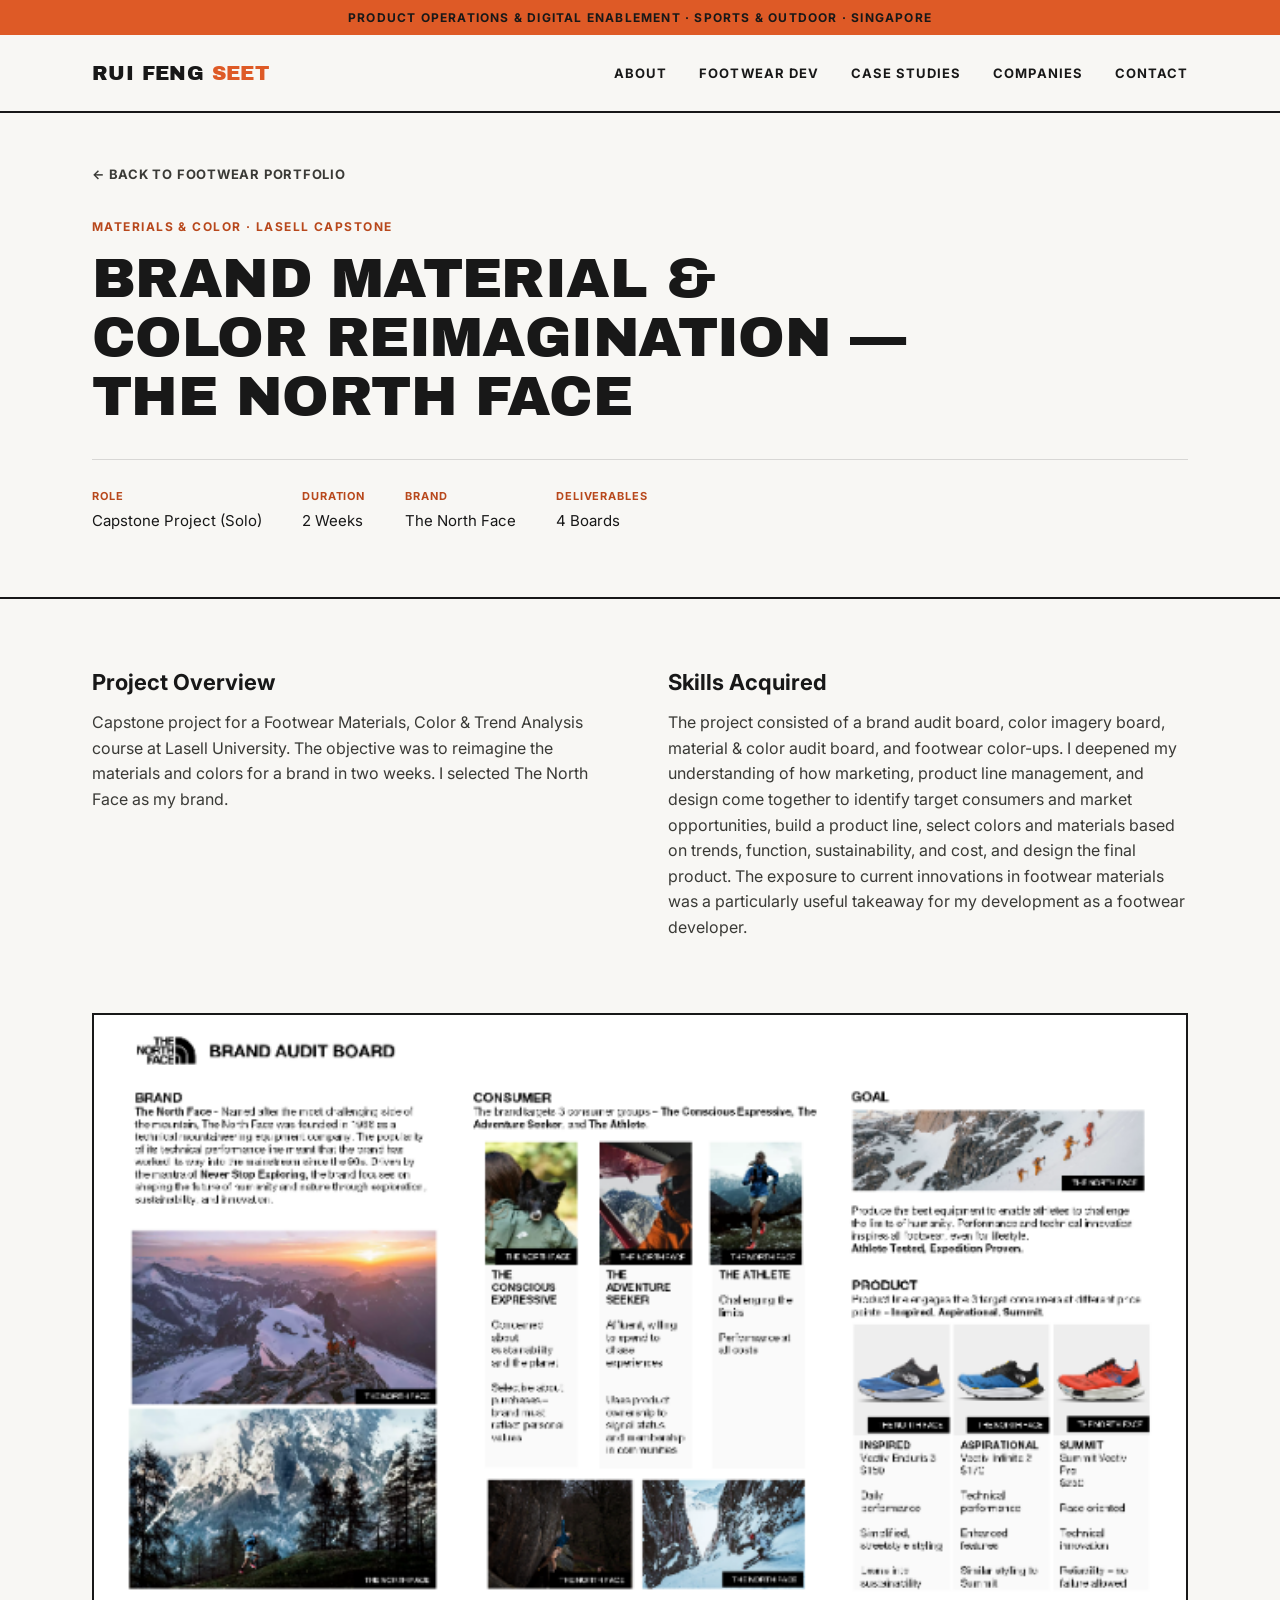
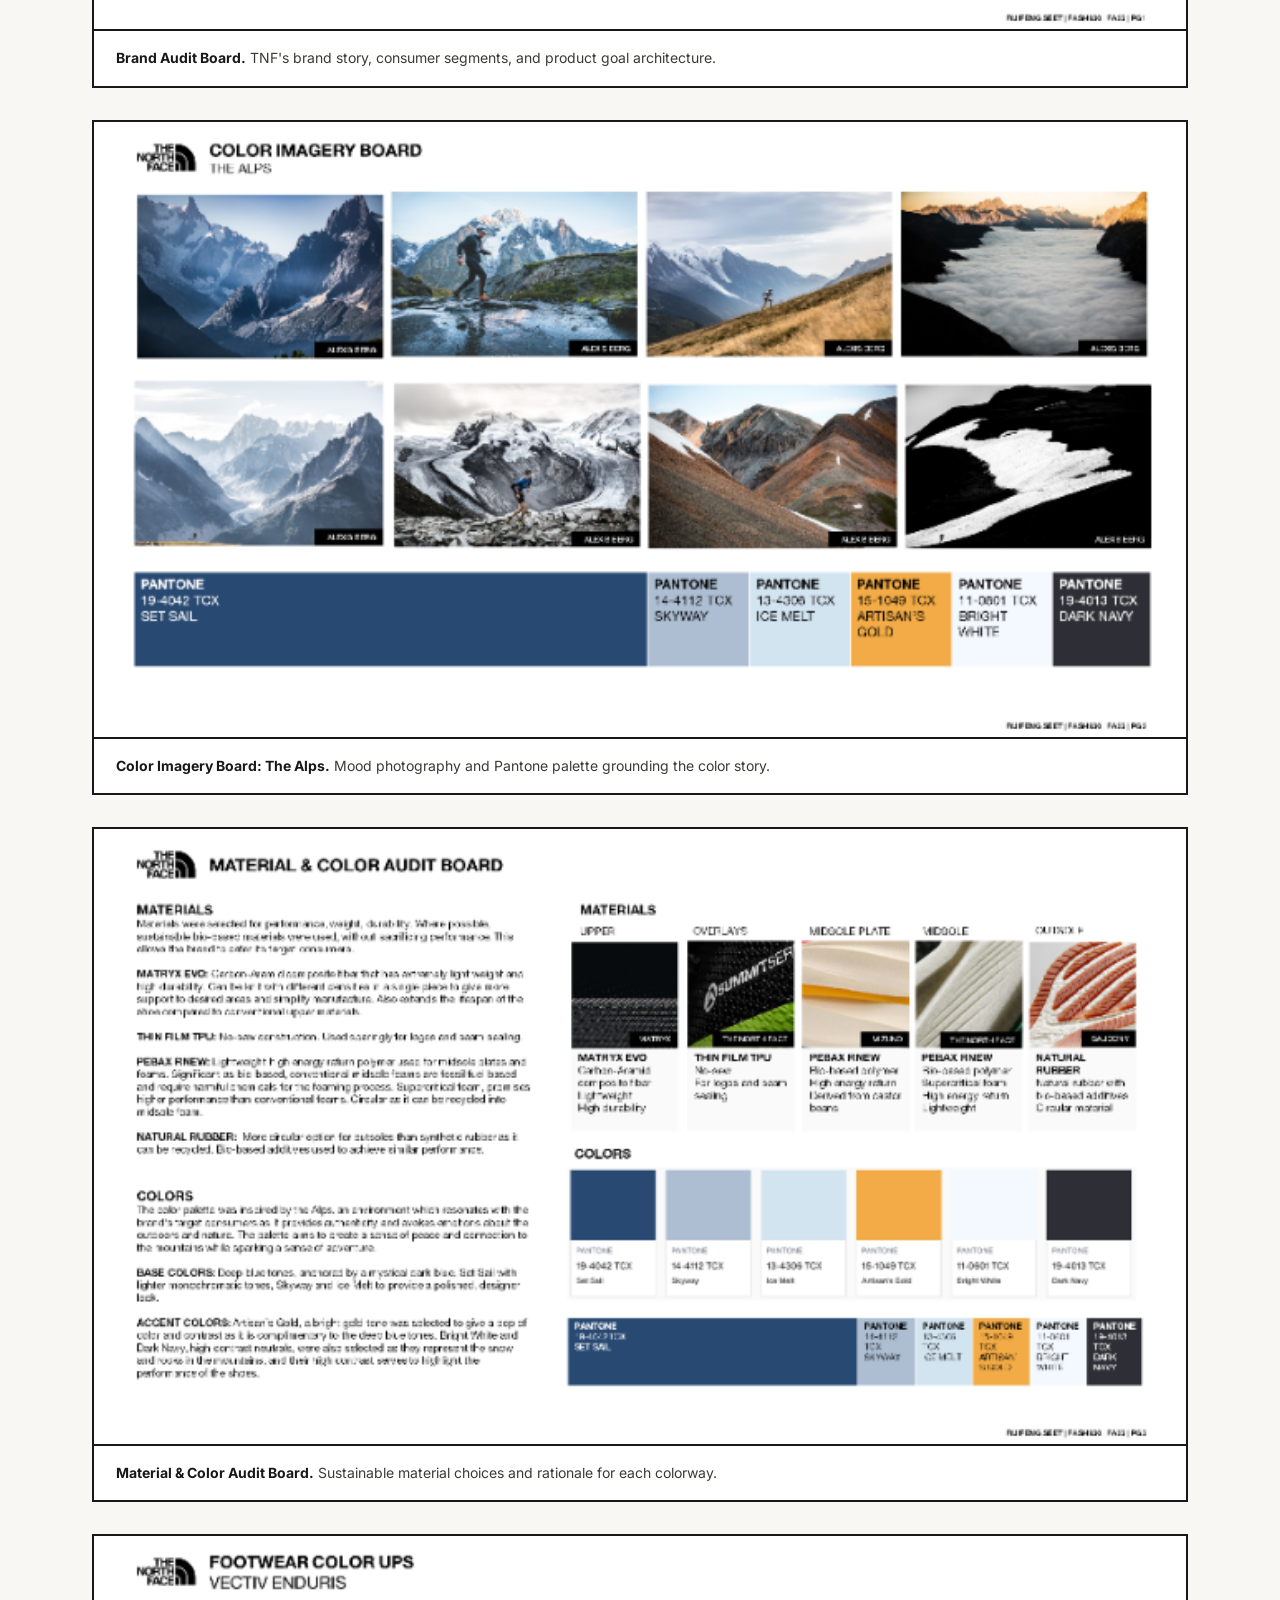
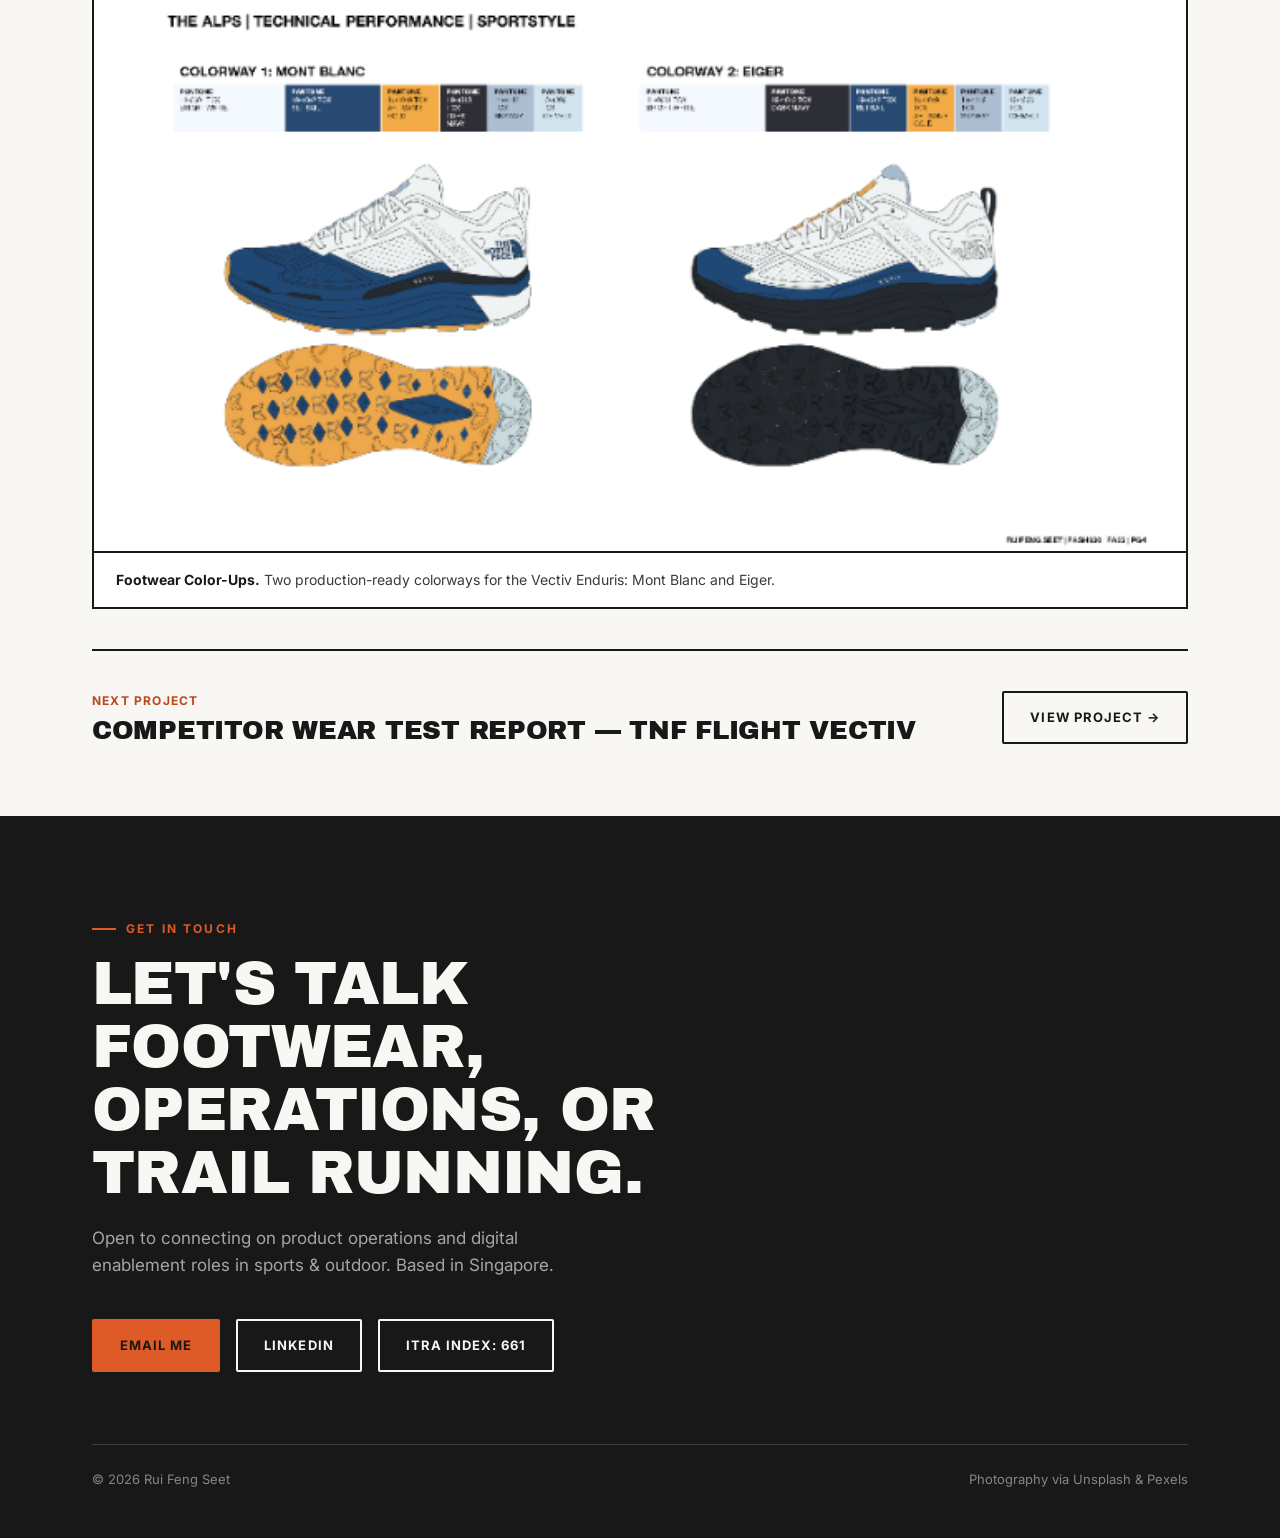
==== projects/material-color.html @ ae622f50 "Initial commit: Rui Feng Seet portfolio site Static HTML/CSS/JS portfolio site showcasing footwear d" ====
<!DOCTYPE html>
<html lang="en">
<head>
<meta charset="UTF-8">
<meta name="viewport" content="width=device-width, initial-scale=1.0">
<title>Brand Material &amp; Color Reimagination — The North Face | Rui Feng Seet</title>
<link rel="stylesheet" href="../css/style.css">
</head>
<body>

<div class="masthead">Product Operations &amp; Digital Enablement · Sports &amp; Outdoor · Singapore</div>

<nav class="site-nav">
  <div class="container">
    <a href="../index.html" class="nav-logo">RUI FENG <span>SEET</span></a>
    <ul class="nav-links" id="navLinks">
      <li><a href="../index.html#about">About</a></li>
      <li><a href="../index.html#footwear">Footwear Dev</a></li>
      <li><a href="../index.html#ops">Case Studies</a></li>
      <li><a href="../index.html#companies">Companies</a></li>
      <li><a href="../index.html#contact">Contact</a></li>
    </ul>
    <button class="nav-toggle" id="navToggle" aria-label="Toggle menu">
      <span></span><span></span><span></span>
    </button>
  </div>
</nav>

<header class="project-hero">
  <div class="container">
    <a href="../index.html#footwear" class="back-link">&larr; Back to Footwear Portfolio</a>
    <div class="project-hero-tag">Materials &amp; Color · Lasell Capstone</div>
    <h1>Brand Material &amp; Color Reimagination — The North Face</h1>
    <div class="project-hero-meta">
      <div class="meta-item"><div class="label">Role</div><div class="value">Capstone Project (Solo)</div></div>
      <div class="meta-item"><div class="label">Duration</div><div class="value">2 Weeks</div></div>
      <div class="meta-item"><div class="label">Brand</div><div class="value">The North Face</div></div>
      <div class="meta-item"><div class="label">Deliverables</div><div class="value">4 Boards</div></div>
    </div>
  </div>
</header>

<div class="project-body">
  <div class="container">
    <div class="project-body-grid">
      <div>
        <h2>Project Overview</h2>
        <p>Capstone project for a Footwear Materials, Color &amp; Trend Analysis course at Lasell University. The objective was to reimagine the materials and colors for a brand in two weeks. I selected The North Face as my brand.</p>
      </div>
      <div>
        <h2>Skills Acquired</h2>
        <p>The project consisted of a brand audit board, color imagery board, material &amp; color audit board, and footwear color-ups. I deepened my understanding of how marketing, product line management, and design come together to identify target consumers and market opportunities, build a product line, select colors and materials based on trends, function, sustainability, and cost, and design the final product. The exposure to current innovations in footwear materials was a particularly useful takeaway for my development as a footwear developer.</p>
      </div>
    </div>

    <div class="gallery">
      <div class="gallery-item">
        <img src="../images/projects/material-color/brand-audit-board.png" alt="Brand audit board for The North Face" data-lightbox>
        <div class="gallery-caption"><strong>Brand Audit Board.</strong> TNF's brand story, consumer segments, and product goal architecture.</div>
      </div>
      <div class="gallery-item">
        <img src="../images/projects/material-color/color-imagery-board.png" alt="Color imagery board: The Alps" data-lightbox>
        <div class="gallery-caption"><strong>Color Imagery Board: The Alps.</strong> Mood photography and Pantone palette grounding the color story.</div>
      </div>
      <div class="gallery-item">
        <img src="../images/projects/material-color/material-color-audit-board.png" alt="Material and color audit board" data-lightbox>
        <div class="gallery-caption"><strong>Material &amp; Color Audit Board.</strong> Sustainable material choices and rationale for each colorway.</div>
      </div>
      <div class="gallery-item">
        <img src="../images/projects/material-color/footwear-color-ups.png" alt="Footwear color-ups for Vectiv Enduris" data-lightbox>
        <div class="gallery-caption"><strong>Footwear Color-Ups.</strong> Two production-ready colorways for the Vectiv Enduris: Mont Blanc and Eiger.</div>
      </div>
    </div>

    <div class="next-project">
      <div>
        <div class="label">Next Project</div>
        <h3>Competitor Wear Test Report — TNF Flight Vectiv</h3>
      </div>
      <a href="wear-test-report.html" class="btn btn-outline">View Project &rarr;</a>
    </div>
  </div>
</div>

<footer class="contact" id="contact">
  <div class="container">
    <div class="eyebrow">Get In Touch</div>
    <h2>Let's talk footwear, operations, or trail running.</h2>
    <p class="contact-sub">Open to connecting on product operations and digital enablement roles in sports &amp; outdoor. Based in Singapore.</p>
    <div class="contact-links">
      <a href="mailto:rfseet.career@gmail.com" class="btn btn-primary">Email Me</a>
      <a href="https://www.linkedin.com/in/ruifengseet/" target="_blank" rel="noopener" class="btn btn-outline">LinkedIn</a>
      <a href="https://itra.run/RunnerSpace/seet.ruifeng.3372961" target="_blank" rel="noopener" class="btn btn-outline">ITRA Index: 661</a>
    </div>
    <div class="footer-bottom">
      <span>© 2026 Rui Feng Seet</span>
      <span>Photography via Unsplash &amp; Pexels</span>
    </div>
  </div>
</footer>

<div class="lightbox" id="lightbox">
  <button class="lightbox-close" id="lightboxClose">&times;</button>
  <img src="" alt="" id="lightboxImg">
</div>

<script src="../js/main.js"></script>
</body>
</html>
---- css/style.css ----
/* ==========================================================================
   Rui Feng Seet — Portfolio
   Design system: cream/ink/burnt-orange, condensed display type,
   rugged outdoor photography treatment. Inspired by trail/outdoor gear
   aesthetics — original design, no third-party logos or trademarks.
   ========================================================================== */

@import url('https://fonts.googleapis.com/css2?family=Archivo+Black&family=Inter:wght@400;500;600;700&display=swap');

:root {
  --cream: #F8F7F4;
  --cream-dim: #ECE9E1;
  --ink: #181818;
  --ink-soft: #3A3A36;
  --orange: #DE5A26;
  --orange-dark: #B8481C;
  --green: #48533D;
  --line: rgba(24, 24, 24, 0.14);
  --white: #FFFFFF;

  --font-display: 'Archivo Black', 'Arial Black', sans-serif;
  --font-body: 'Inter', -apple-system, BlinkMacSystemFont, 'Segoe UI', sans-serif;

  --container: 1160px;
  --radius: 2px;
}

* { box-sizing: border-box; }
html { scroll-behavior: smooth; }

body {
  margin: 0;
  background: var(--cream);
  color: var(--ink);
  font-family: var(--font-body);
  font-size: 16px;
  line-height: 1.6;
  -webkit-font-smoothing: antialiased;
}

img { max-width: 100%; display: block; }

a {
  color: inherit;
  text-decoration: none;
}

.container {
  max-width: var(--container);
  margin: 0 auto;
  padding: 0 32px;
}

h1, h2, h3, h4 {
  font-family: var(--font-display);
  font-weight: 400;
  line-height: 1.05;
  margin: 0;
  text-transform: uppercase;
  letter-spacing: -0.01em;
}

p { margin: 0 0 1em; }
p:last-child { margin-bottom: 0; }

.about-heading-row {
  display: flex;
  align-items: center;
  gap: 14px;
  margin-bottom: 14px;
}
.about-avatar {
  width: 56px;
  height: 56px;
  border-radius: 50%;
  object-fit: cover;
  flex-shrink: 0;
}

.eyebrow {
  display: inline-flex;
  align-items: center;
  gap: 10px;
  font-family: var(--font-body);
  font-weight: 700;
  font-size: 12px;
  letter-spacing: 0.18em;
  text-transform: uppercase;
  color: var(--orange-dark);
  margin-bottom: 14px;
}
.eyebrow::before {
  content: '';
  width: 24px;
  height: 2px;
  background: var(--orange);
  display: inline-block;
}

/* ---------- Buttons ---------- */
.btn {
  display: inline-flex;
  align-items: center;
  gap: 8px;
  font-family: var(--font-body);
  font-weight: 700;
  font-size: 13px;
  letter-spacing: 0.08em;
  text-transform: uppercase;
  padding: 14px 26px;
  border-radius: var(--radius);
  border: 2px solid var(--ink);
  transition: background 0.15s ease, color 0.15s ease, border-color 0.15s ease, transform 0.15s ease;
  cursor: pointer;
  background: transparent;
}
.btn-primary {
  background: var(--ink);
  color: var(--cream);
}
.btn-primary:hover {
  background: var(--orange);
  border-color: var(--orange);
  transform: translateY(-2px);
}
.btn-outline:hover {
  background: var(--ink);
  color: var(--cream);
  transform: translateY(-2px);
}

/* ---------- Masthead ---------- */
.masthead {
  background: var(--orange);
  color: var(--ink);
  text-align: center;
  padding: 8px 16px;
  font-size: 12px;
  font-weight: 700;
  letter-spacing: 0.1em;
  text-transform: uppercase;
}

/* ---------- Nav ---------- */
.site-nav {
  position: sticky;
  top: 0;
  z-index: 100;
  background: var(--cream);
  border-bottom: 2px solid var(--ink);
}
.site-nav .container {
  display: flex;
  align-items: center;
  justify-content: space-between;
  height: 76px;
}
.nav-logo {
  font-family: var(--font-display);
  font-size: 20px;
  letter-spacing: 0.02em;
}
.nav-logo span { color: var(--orange); }
.nav-links {
  display: flex;
  gap: 32px;
  list-style: none;
  margin: 0;
  padding: 0;
}
.nav-links a {
  font-size: 13px;
  font-weight: 700;
  letter-spacing: 0.08em;
  text-transform: uppercase;
  position: relative;
  padding-bottom: 4px;
}
.nav-links a::after {
  content: '';
  position: absolute;
  left: 0; bottom: 0;
  width: 0; height: 2px;
  background: var(--orange);
  transition: width 0.2s ease;
}
.nav-links a:hover::after { width: 100%; }
.nav-toggle {
  display: none;
  flex-direction: column;
  gap: 5px;
  background: none;
  border: none;
  cursor: pointer;
  padding: 8px;
}
.nav-toggle span {
  width: 26px;
  height: 2px;
  background: var(--ink);
}

/* ---------- Hero ---------- */
.hero {
  position: relative;
  padding: 96px 0 80px;
  border-bottom: 2px solid var(--ink);
  overflow: hidden;
}
.hero::after {
  content: '';
  position: absolute;
  inset: 0;
  pointer-events: none;
  opacity: 0.05;
  background-image: radial-gradient(circle, var(--ink) 1px, transparent 1px);
  background-size: 4px 4px;
}
.hero-tags {
  display: flex;
  gap: 8px;
  flex-wrap: wrap;
  margin-bottom: 24px;
}
.hero-tag {
  display: inline-block;
  font-size: 12px;
  font-weight: 700;
  letter-spacing: 0.1em;
  text-transform: uppercase;
  color: var(--white);
  background: var(--ink);
  padding: 7px 14px;
}
.hero-tag strong { color: var(--orange); }
.hero-grid {
  display: grid;
  grid-template-columns: 1.15fr 0.85fr;
  gap: 48px;
  align-items: center;
}
.hero h1 {
  max-width: 640px;
  display: flex;
  flex-direction: column;
  gap: 14px;
}
.hero h1 em {
  font-style: normal;
  color: var(--orange);
}
.hero-h1-main {
  font-size: clamp(34px, 5vw, 60px);
}
.hero-h1-sub {
  font-family: var(--font-body);
  font-weight: 600;
  font-size: clamp(15px, 1.6vw, 19px);
  text-transform: none;
  letter-spacing: 0;
  color: var(--ink-soft);
}
.hero-sub {
  margin-top: 24px;
  max-width: 620px;
  font-size: 19px;
  color: var(--ink-soft);
}
.hero-actions {
  margin-top: 36px;
  display: flex;
  gap: 16px;
  flex-wrap: wrap;
}
.hero-meta {
  margin-top: 56px;
  display: flex;
  gap: 40px;
  flex-wrap: wrap;
  border-top: 1px solid var(--line);
  padding-top: 28px;
}
.hero-meta-item .num {
  font-family: var(--font-display);
  font-size: 34px;
  color: var(--orange-dark);
}
.hero-meta-item .label {
  font-size: 12px;
  font-weight: 600;
  letter-spacing: 0.06em;
  text-transform: uppercase;
  color: var(--ink-soft);
}

.hero-visual {
  position: relative;
  min-height: 440px;
}
.hero-photo {
  position: absolute;
  border: 2px solid var(--ink);
  background: var(--white);
  box-shadow: 10px 10px 0 var(--ink);
  overflow: hidden;
}
.hero-photo img { width: 100%; display: block; }
.hero-photo-1 { top: 0; right: 0; width: 76%; z-index: 2; }
.hero-photo-2 { bottom: 0; left: 0; width: 54%; z-index: 1; }

/* ---------- Sections ---------- */
section { padding: 88px 0; }
section.alt { background: var(--cream-dim); }
.section-head {
  max-width: 640px;
  margin-bottom: 48px;
}
.section-head h2 { font-size: clamp(30px, 4vw, 48px); }

/* ---------- About ---------- */
.about-grid {
  display: grid;
  grid-template-columns: 1.1fr 0.9fr;
  gap: 64px;
  align-items: start;
}
.about-copy p { font-size: 17px; color: var(--ink-soft); }
.about-facts {
  border-left: 2px solid var(--ink);
  padding-left: 28px;
  display: flex;
  flex-direction: column;
  gap: 20px;
}
.about-facts .fact-label {
  font-size: 12px;
  font-weight: 700;
  letter-spacing: 0.1em;
  text-transform: uppercase;
  color: var(--orange-dark);
  margin-bottom: 4px;
}
.about-facts .fact-value { font-size: 15px; }
.about-facts .fact-value a { color: var(--orange); text-decoration: underline; }
.about-side { display: flex; flex-direction: column; gap: 28px; }
.about-photo { border: 2px solid var(--ink); box-shadow: 8px 8px 0 var(--ink); overflow: hidden; }
.about-photo img { width: 100%; display: block; aspect-ratio: 4/3; object-fit: cover; }

/* ---------- Photo band ---------- */
.photo-band {
  display: grid;
  grid-template-columns: repeat(3, 1fr);
  border-bottom: 2px solid var(--ink);
}
.photo-band-item { aspect-ratio: 4/3; overflow: hidden; }
.photo-band-item img { width: 100%; height: 100%; object-fit: cover; filter: grayscale(0.15); transition: transform 0.4s ease; }
.photo-band-item:hover img { transform: scale(1.04); }

/* ---------- Footwear banner ---------- */
.footwear-banner { border: 2px solid var(--ink); box-shadow: 8px 8px 0 var(--ink); overflow: hidden; margin-bottom: 48px; }
.footwear-banner img { width: 100%; max-height: 340px; object-fit: cover; display: block; }

/* ---------- Project grid ---------- */
.project-grid {
  display: grid;
  grid-template-columns: repeat(2, 1fr);
  gap: 28px;
}
.project-card {
  background: var(--white);
  border: 2px solid var(--ink);
  display: flex;
  flex-direction: column;
  transition: transform 0.2s ease, box-shadow 0.2s ease;
}
.project-card:hover {
  transform: translateY(-4px);
  box-shadow: 8px 8px 0 var(--ink);
}
.project-card-img {
  aspect-ratio: 16/10;
  overflow: hidden;
  border-bottom: 2px solid var(--ink);
  background: var(--ink);
}
.project-card-img img {
  width: 100%;
  height: 100%;
  object-fit: cover;
  transition: transform 0.4s ease;
}
.project-card:hover .project-card-img img { transform: scale(1.06); }
.project-card-body { padding: 22px 24px 26px; flex: 1; display: flex; flex-direction: column; }
.project-tag {
  font-size: 11px;
  font-weight: 700;
  letter-spacing: 0.1em;
  text-transform: uppercase;
  color: var(--green);
  margin-bottom: 10px;
}
.project-card-body h3 { font-size: 22px; margin-bottom: 10px; }
.project-card-body p { font-size: 14.5px; color: var(--ink-soft); flex: 1; }
.project-card-link {
  margin-top: 16px;
  font-size: 13px;
  font-weight: 700;
  letter-spacing: 0.06em;
  text-transform: uppercase;
  color: var(--orange-dark);
  display: inline-flex;
  align-items: center;
  gap: 6px;
}
.project-card-link svg { transition: transform 0.2s ease; }
.project-card:hover .project-card-link svg { transform: translateX(4px); }

/* ---------- Ops case studies (accordion) ---------- */
.case-list { display: flex; flex-direction: column; border-top: 2px solid var(--ink); }
.case-item { border-bottom: 2px solid var(--ink); }
.case-trigger {
  width: 100%;
  background: none;
  border: none;
  text-align: left;
  padding: 26px 4px;
  display: flex;
  align-items: center;
  justify-content: space-between;
  gap: 24px;
  cursor: pointer;
  font-family: var(--font-body);
  color: var(--ink);
}
.case-trigger-title { display: flex; flex-direction: column; gap: 6px; }
.case-trigger-title h3 { font-size: 20px; font-family: var(--font-body); font-weight: 700; text-transform: none; letter-spacing: 0; }
.case-trigger-title .case-year { font-size: 13px; color: var(--ink-soft); text-transform: uppercase; letter-spacing: 0.06em; }
.case-plus {
  flex-shrink: 0;
  width: 32px; height: 32px;
  border: 2px solid var(--ink);
  border-radius: 50%;
  display: flex; align-items: center; justify-content: center;
  position: relative;
}
.case-plus::before, .case-plus::after {
  content: '';
  position: absolute;
  background: var(--ink);
}
.case-plus::before { width: 14px; height: 2px; }
.case-plus::after { width: 2px; height: 14px; transition: transform 0.2s ease; }
.case-item.open .case-plus::after { transform: rotate(90deg); opacity: 0; }
.case-panel {
  max-height: 0;
  overflow: hidden;
  transition: max-height 0.3s ease;
}
.case-item.open .case-panel { max-height: 400px; }
.case-panel-inner { padding: 0 4px 28px; display: grid; grid-template-columns: 1fr auto; gap: 24px; align-items: start; }
.case-panel-inner p { color: var(--ink-soft); font-size: 15px; max-width: 620px; }
.case-metric { text-align: right; white-space: nowrap; }
.case-metric .num { font-family: var(--font-display); font-size: 28px; color: var(--orange-dark); display: block; }
.case-metric .label { font-size: 11px; text-transform: uppercase; letter-spacing: 0.06em; color: var(--ink-soft); }
.case-tools { grid-column: 1 / -1; display: flex; gap: 8px; flex-wrap: wrap; margin-top: 14px; }

/* ---------- Recognition ---------- */
.recognition { background: var(--orange); padding: 80px 0; }
.recognition-grid { display: grid; grid-template-columns: 1.4fr 0.6fr; gap: 48px; align-items: center; }
.recognition .eyebrow { color: var(--ink); }
.recognition .eyebrow::before { background: var(--ink); }
.recognition h2 { color: var(--ink); font-size: clamp(28px, 3.6vw, 44px); max-width: 640px; }
.recognition p { margin-top: 18px; font-size: 17px; color: rgba(24,24,24,0.82); max-width: 560px; }
.recognition-stat { text-align: center; border-left: 2px solid var(--ink); padding-left: 40px; }
.recognition-stat .num { font-family: var(--font-display); font-size: 72px; color: var(--ink); line-height: 1; }
.recognition-stat .label { margin-top: 8px; font-size: 12px; font-weight: 700; text-transform: uppercase; letter-spacing: 0.06em; color: var(--ink); }

/* ---------- Companies ---------- */
.companies-grid { display: grid; grid-template-columns: repeat(3, 1fr); gap: 24px; }
.company-card {
  border: 2px solid var(--ink);
  background: var(--white);
  padding: 32px 28px;
  display: flex;
  flex-direction: column;
  gap: 8px;
  transition: transform 0.2s ease, box-shadow 0.2s ease;
}
.company-card:hover { transform: translateY(-4px); box-shadow: 8px 8px 0 var(--ink); }
.company-dates {
  font-size: 12px; font-weight: 700; letter-spacing: 0.08em; text-transform: uppercase; color: var(--orange-dark);
}
.company-card h3 { font-size: 28px; margin-top: 4px; }
.company-card h3 .sub-brands {
  display: block;
  font-family: var(--font-body);
  font-weight: 600;
  font-size: 13px;
  text-transform: none;
  letter-spacing: 0;
  color: var(--ink-soft);
  margin-top: 8px;
}
.company-role { font-size: 14.5px; color: var(--ink-soft); margin-top: 6px; }
.company-card-future { background: var(--ink); border-color: var(--ink); }
.company-card-future .company-dates { color: var(--orange); }
.company-card-future h3 { color: var(--cream); }

.company-card.has-photo { position: relative; overflow: hidden; color: var(--cream); }
.company-card-photo { position: absolute; inset: 0; z-index: 0; }
.company-card-photo img { width: 100%; height: 100%; object-fit: cover; }
.company-card-photo::after {
  content: '';
  position: absolute;
  inset: 0;
  background: linear-gradient(180deg, rgba(24,24,24,0.25) 0%, rgba(24,24,24,0.85) 100%);
}
.company-card.has-photo > .company-dates,
.company-card.has-photo > h3,
.company-card.has-photo > .company-role {
  position: relative;
  z-index: 1;
}
.company-card.has-photo .company-dates { color: var(--orange); }
.company-card.has-photo h3 { color: var(--cream); }
.company-card.has-photo h3 .sub-brands { color: rgba(244,241,234,0.75); }
.company-card.has-photo .company-role { color: rgba(244,241,234,0.85); }

/* ---------- Education ---------- */
.edu-grid { display: grid; grid-template-columns: 1fr 1fr; gap: 28px; }
.edu-grid.single { grid-template-columns: 1fr; max-width: 480px; }
.edu-card { border: 2px solid var(--ink); padding: 28px; background: var(--white); }
.edu-card .cert-badge {
  display: inline-block; font-size: 11px; font-weight: 700; letter-spacing: 0.08em;
  text-transform: uppercase; color: var(--white); background: var(--green);
  padding: 5px 10px; margin-bottom: 14px;
}
.edu-card h3 { font-family: var(--font-body); font-weight: 700; font-size: 18px; text-transform: none; letter-spacing: 0; margin-bottom: 4px; }
.edu-card .school { font-size: 14px; color: var(--orange-dark); font-weight: 600; margin-bottom: 4px; }
.edu-card .years { font-size: 13px; color: var(--ink-soft); margin-bottom: 14px; display: block; }
.edu-card p { font-size: 14.5px; color: var(--ink-soft); }

/* ---------- Skills ---------- */
.skills-groups { display: grid; grid-template-columns: repeat(3, 1fr); gap: 32px; }
.skills-group h3 { font-size: 13px; font-family: var(--font-body); font-weight: 700; letter-spacing: 0.08em; text-transform: uppercase; color: var(--green); margin-bottom: 16px; }
.tag-list { display: flex; flex-wrap: wrap; gap: 8px; }
.tag {
  font-size: 13px;
  padding: 7px 13px;
  border: 1.5px solid var(--ink);
  border-radius: 20px;
  background: var(--white);
}

/* ---------- Contact / Footer ---------- */
.contact {
  position: relative;
  background: var(--ink);
  color: var(--cream);
  padding: 96px 0 48px;
  overflow: hidden;
}
.contact-photo { position: absolute; inset: 0; z-index: 0; }
.contact-photo img { width: 100%; height: 100%; object-fit: cover; opacity: 0.28; }
.contact-photo::after { content: ''; position: absolute; inset: 0; background: linear-gradient(180deg, rgba(24,24,24,0.5) 0%, var(--ink) 85%); }
.contact .container { position: relative; z-index: 1; }
.contact .eyebrow { color: var(--orange); }
.contact .eyebrow::before { background: var(--orange); }
.contact h2 { color: var(--cream); font-size: clamp(34px, 5vw, 60px); max-width: 720px; }
.contact-sub { color: rgba(244,241,234,0.65); max-width: 520px; margin-top: 20px; font-size: 17px; }
.contact-links {
  display: flex;
  gap: 16px;
  flex-wrap: wrap;
  margin-top: 40px;
}
.contact-links .btn-primary { background: var(--orange); border-color: var(--orange); color: var(--ink); }
.contact-links .btn-primary:hover { background: var(--cream); border-color: var(--cream); }
.contact-links .btn-outline { border-color: var(--cream); color: var(--cream); }
.contact-links .btn-outline:hover { background: var(--cream); color: var(--ink); }
.footer-bottom {
  margin-top: 72px;
  padding-top: 24px;
  border-top: 1px solid rgba(244,241,234,0.18);
  display: flex;
  justify-content: space-between;
  flex-wrap: wrap;
  gap: 12px;
  font-size: 13px;
  color: rgba(244,241,234,0.5);
}

/* ---------- Reveal animation ---------- */
.reveal { opacity: 0; transform: translateY(24px); transition: opacity 0.6s ease, transform 0.6s ease; }
.reveal.in { opacity: 1; transform: translateY(0); }

/* ==========================================================================
   Project detail pages
   ========================================================================== */
.project-hero {
  padding: 48px 0 64px;
  border-bottom: 2px solid var(--ink);
}
.back-link {
  display: inline-flex;
  align-items: center;
  gap: 8px;
  font-size: 13px;
  font-weight: 700;
  letter-spacing: 0.06em;
  text-transform: uppercase;
  color: var(--ink-soft);
  margin-bottom: 32px;
}
.back-link:hover { color: var(--orange-dark); }
.project-hero-tag { font-size: 12px; font-weight: 700; letter-spacing: 0.12em; text-transform: uppercase; color: var(--orange-dark); margin-bottom: 14px; }
.project-hero h1 { font-size: clamp(32px, 5vw, 56px); max-width: 820px; }
.project-hero-meta {
  display: flex;
  gap: 40px;
  flex-wrap: wrap;
  margin-top: 32px;
  padding-top: 28px;
  border-top: 1px solid var(--line);
}
.project-hero-meta .meta-item .label { font-size: 11px; font-weight: 700; letter-spacing: 0.08em; text-transform: uppercase; color: var(--orange-dark); margin-bottom: 4px; }
.project-hero-meta .meta-item .value { font-size: 15px; }

.project-body { padding: 72px 0; }
.project-body-grid {
  display: grid;
  grid-template-columns: 1fr 1fr;
  gap: 56px;
  margin-bottom: 72px;
}
.project-body-grid h2 { font-size: 22px; font-family: var(--font-body); font-weight: 700; text-transform: none; letter-spacing: 0; margin-bottom: 16px; }
.project-body-grid p { color: var(--ink-soft); font-size: 16px; }

.gallery { display: flex; flex-direction: column; gap: 32px; }
.gallery-item { border: 2px solid var(--ink); background: var(--white); }
.gallery-item img { width: 100%; cursor: zoom-in; }
.gallery-caption { padding: 16px 22px; font-size: 14px; color: var(--ink-soft); border-top: 2px solid var(--ink); }
.gallery-caption strong { color: var(--ink); }

.next-project {
  margin-top: 40px;
  padding-top: 40px;
  border-top: 2px solid var(--ink);
  display: flex;
  align-items: center;
  justify-content: space-between;
  gap: 24px;
  flex-wrap: wrap;
}
.next-project .label { font-size: 12px; font-weight: 700; letter-spacing: 0.1em; text-transform: uppercase; color: var(--orange-dark); margin-bottom: 6px; }
.next-project h3 { font-size: 26px; }

/* Lightbox */
.lightbox {
  position: fixed;
  inset: 0;
  background: rgba(24,24,24,0.92);
  display: none;
  align-items: center;
  justify-content: center;
  z-index: 1000;
  padding: 40px;
}
.lightbox.open { display: flex; }
.lightbox img { max-width: 100%; max-height: 90vh; border: 2px solid var(--cream); }
.lightbox-close {
  position: absolute;
  top: 28px; right: 32px;
  width: 44px; height: 44px;
  border: 2px solid var(--cream);
  background: none;
  color: var(--cream);
  font-size: 22px;
  cursor: pointer;
  border-radius: 50%;
}

/* ==========================================================================
   Responsive
   ========================================================================== */
@media (max-width: 860px) {
  .about-grid, .project-body-grid { grid-template-columns: 1fr; gap: 40px; }
  .project-grid { grid-template-columns: 1fr; }
  .edu-grid { grid-template-columns: 1fr; }
  .skills-groups { grid-template-columns: 1fr; gap: 28px; }
  .companies-grid { grid-template-columns: 1fr; }
  .hero-grid { grid-template-columns: 1fr; }
  .hero-visual { min-height: 320px; margin-top: 24px; }
  .recognition-grid { grid-template-columns: 1fr; }
  .recognition-stat { border-left: none; padding-left: 0; border-top: 2px solid var(--ink); padding-top: 24px; text-align: left; }
  .photo-band { grid-template-columns: 1fr; }
}

@media (max-width: 720px) {
  .container { padding: 0 20px; }
  .nav-links {
    position: fixed;
    top: 76px; left: 0; right: 0;
    background: var(--cream);
    border-bottom: 2px solid var(--ink);
    flex-direction: column;
    gap: 0;
    padding: 8px 20px 20px;
    transform: translateY(-120%);
    transition: transform 0.25s ease;
  }
  .nav-links.open { transform: translateY(0); }
  .nav-links a { display: block; padding: 14px 0; border-bottom: 1px solid var(--line); }
  .nav-toggle { display: flex; }
  .hero { padding: 56px 0 56px; }
  .hero-meta { gap: 28px; }
  section { padding: 64px 0; }
  .case-panel-inner { grid-template-columns: 1fr; }
  .case-metric { text-align: left; }
}
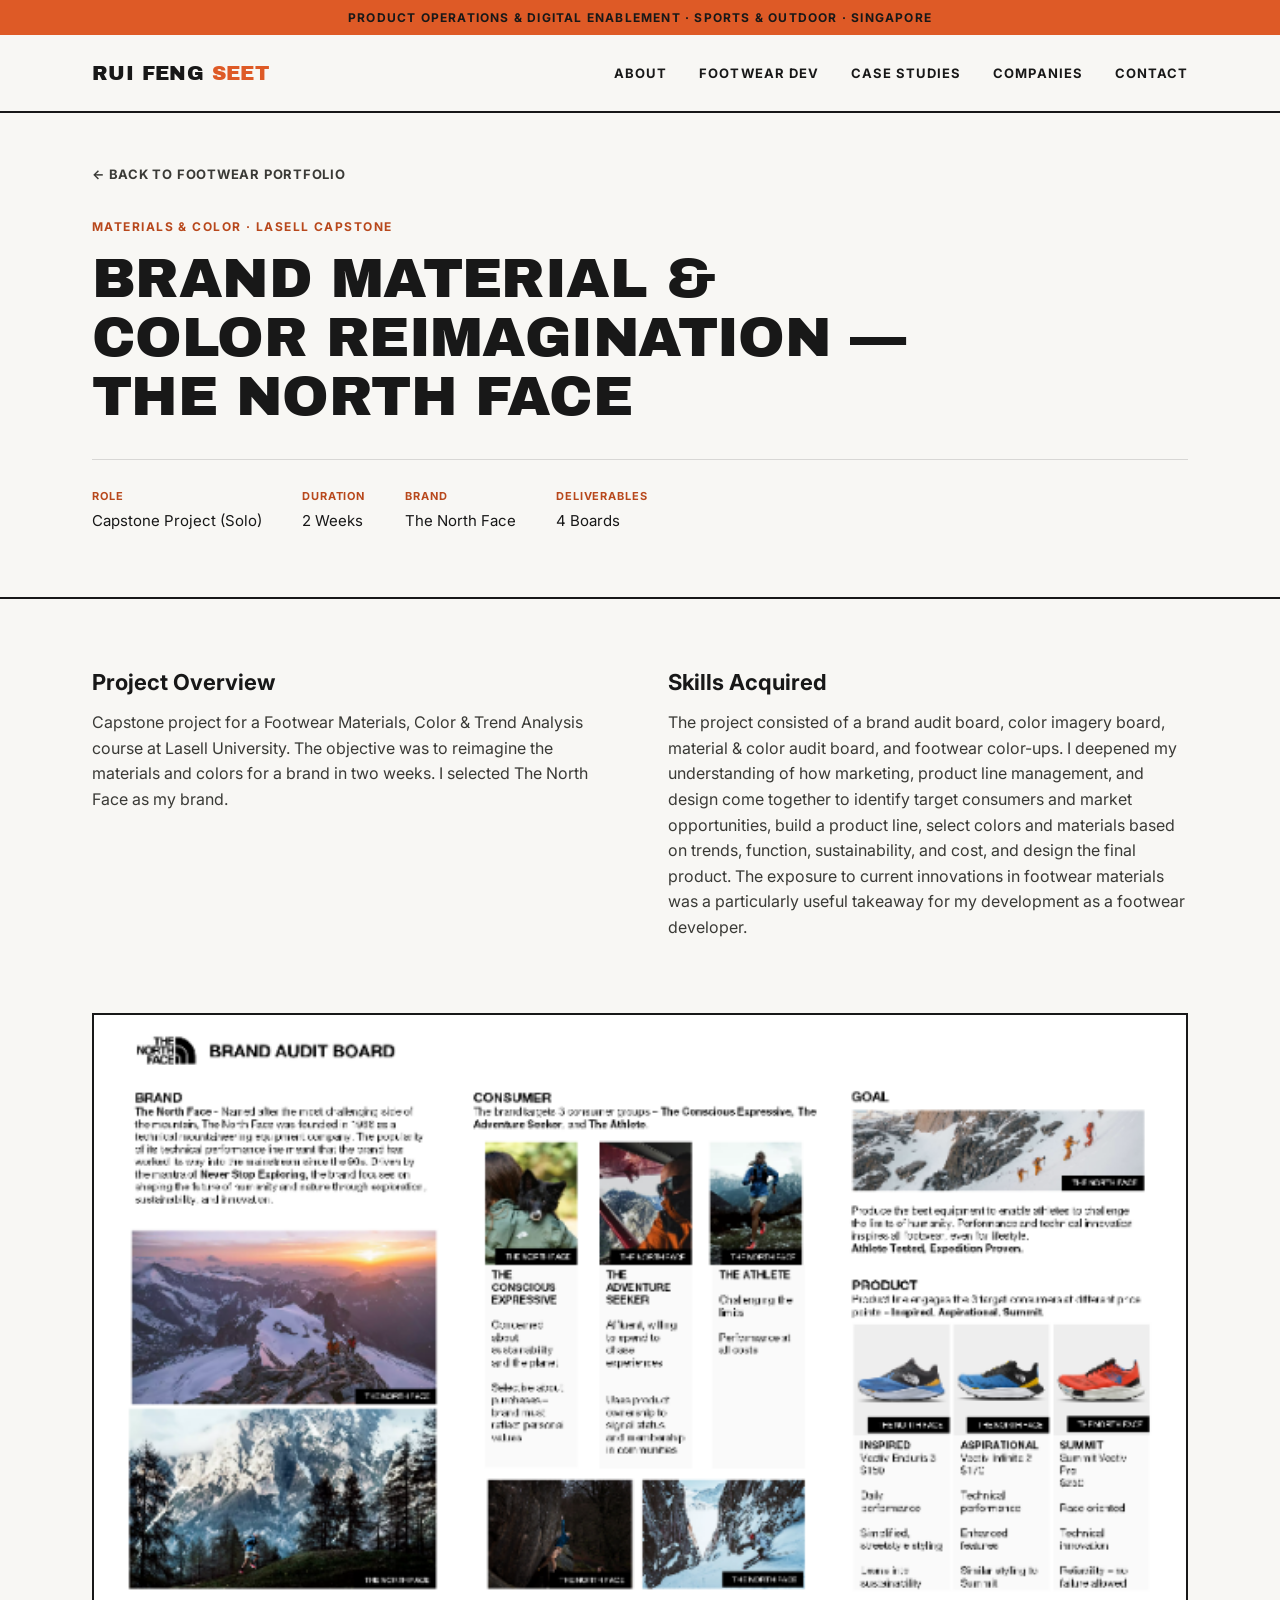
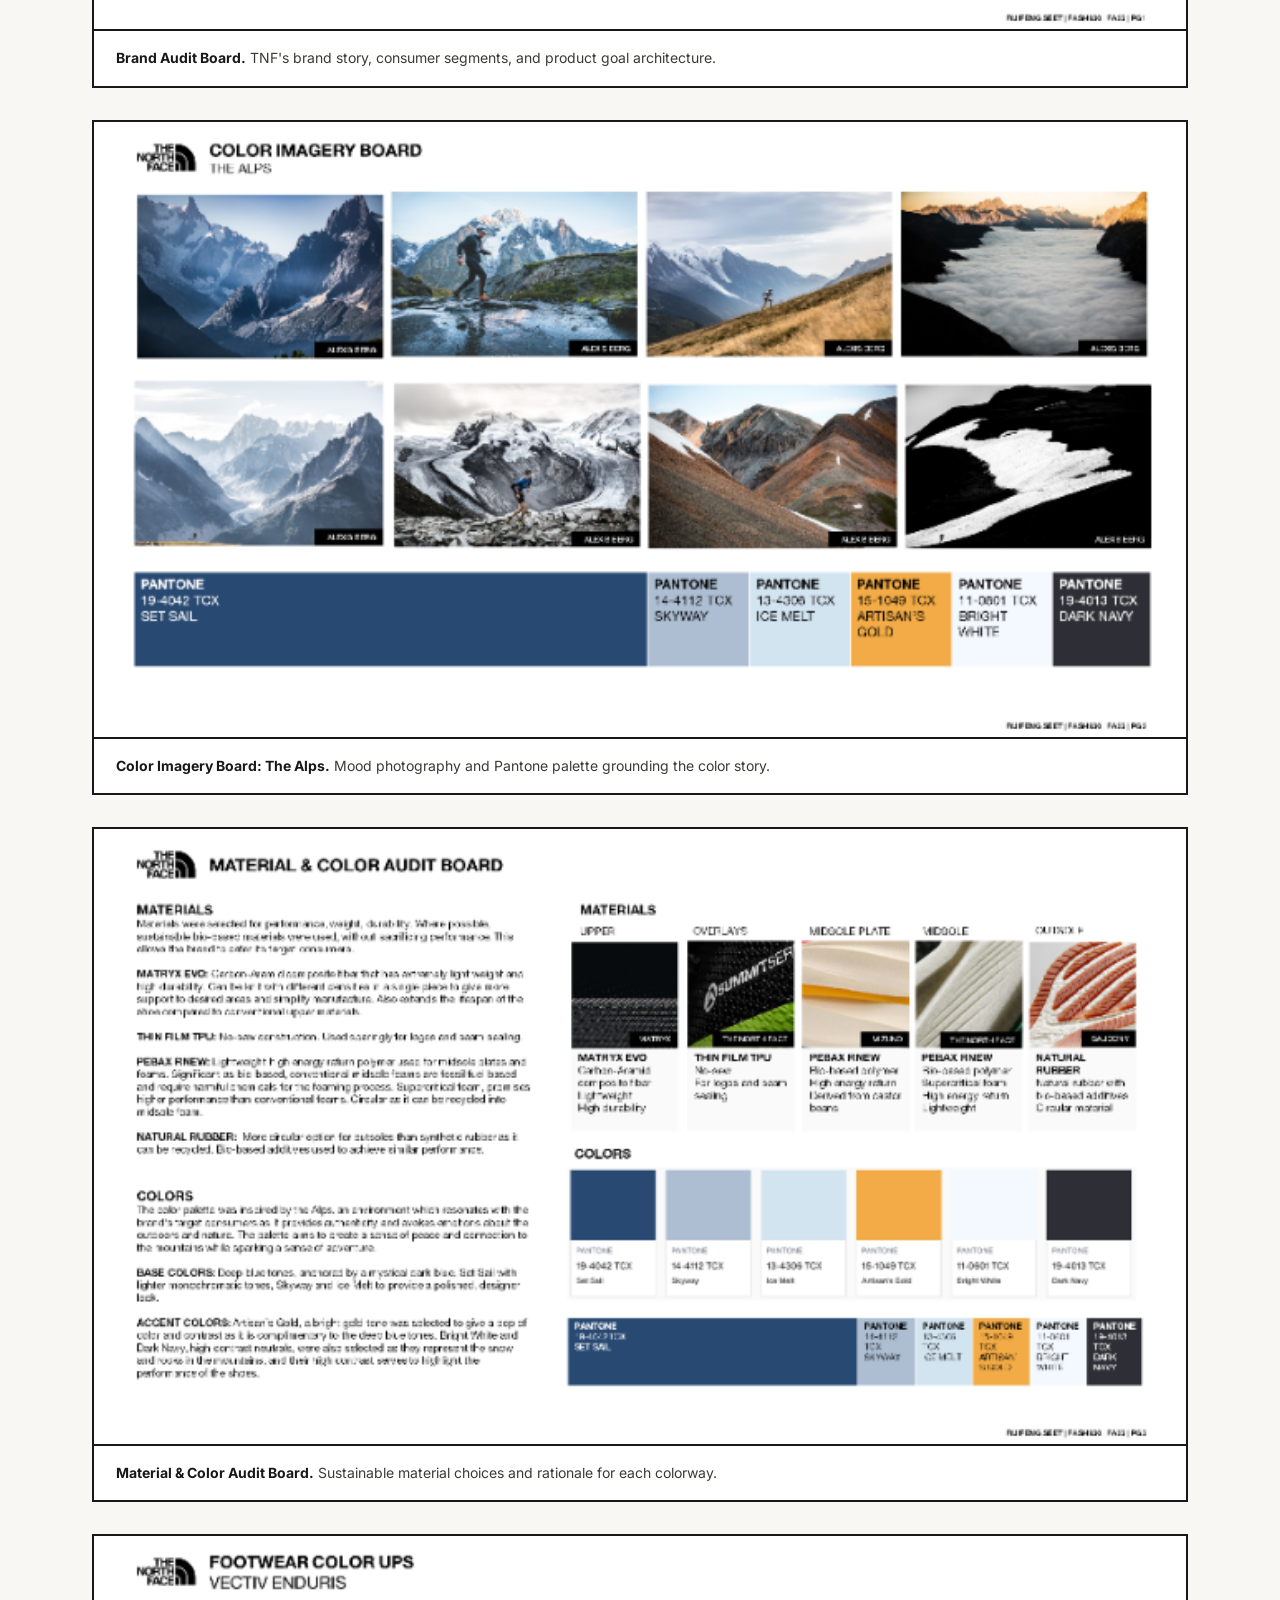
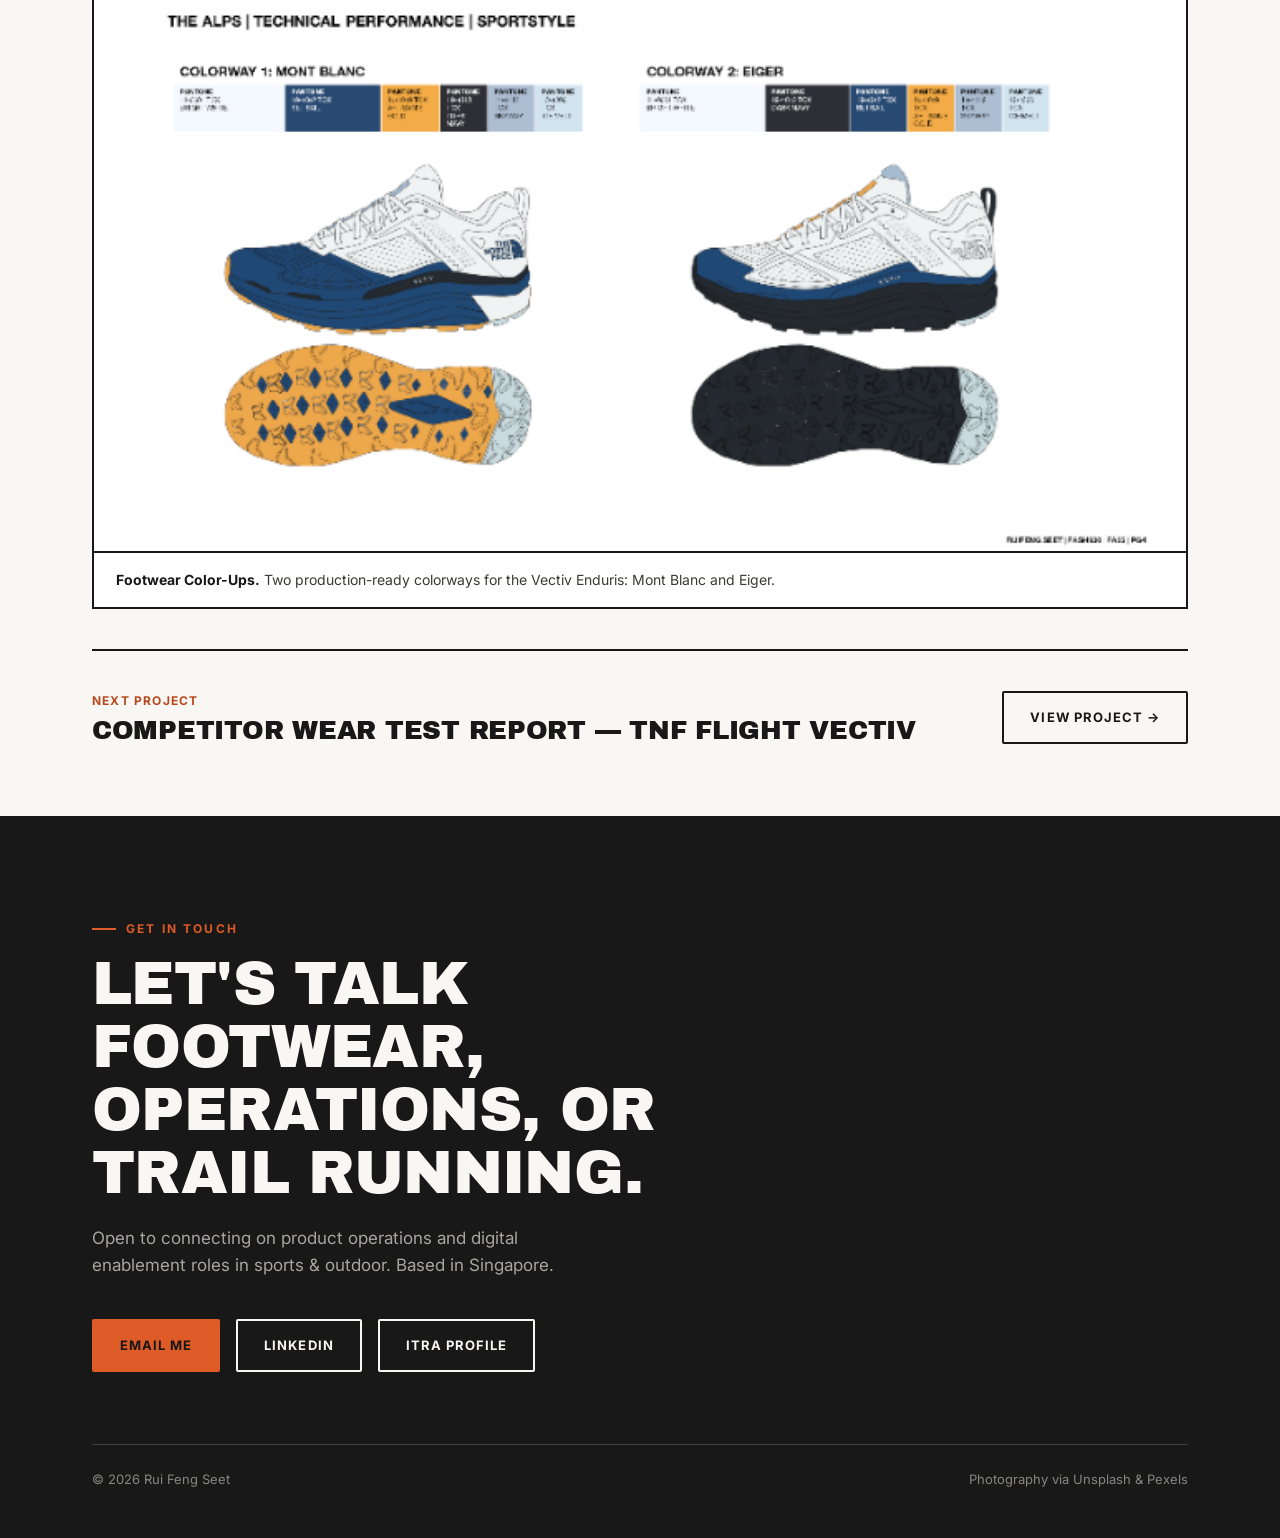
==== commit 7728841a: "Rebalance hero photo collage and rename ITRA footer button Give the trail-runner photo equal visual " ====
--- a/projects/material-color.html
+++ b/projects/material-color.html
@@ -90,7 +90,7 @@
     <div class="contact-links">
       <a href="mailto:rfseet.career@gmail.com" class="btn btn-primary">Email Me</a>
       <a href="https://www.linkedin.com/in/ruifengseet/" target="_blank" rel="noopener" class="btn btn-outline">LinkedIn</a>
-      <a href="https://itra.run/RunnerSpace/seet.ruifeng.3372961" target="_blank" rel="noopener" class="btn btn-outline">ITRA Index: 661</a>
+      <a href="https://itra.run/RunnerSpace/seet.ruifeng.3372961" target="_blank" rel="noopener" class="btn btn-outline">ITRA Profile</a>
     </div>
     <div class="footer-bottom">
       <span>© 2026 Rui Feng Seet</span>
--- a/css/style.css
+++ b/css/style.css
@@ -295,7 +295,7 @@
 
 .hero-visual {
   position: relative;
-  min-height: 440px;
+  min-height: 620px;
 }
 .hero-photo {
   position: absolute;
@@ -305,8 +305,9 @@
   overflow: hidden;
 }
 .hero-photo img { width: 100%; display: block; }
-.hero-photo-1 { top: 0; right: 0; width: 76%; z-index: 2; }
-.hero-photo-2 { bottom: 0; left: 0; width: 54%; z-index: 1; }
+.hero-photo-1 { top: 0; right: 0; width: 56%; z-index: 3; }
+.hero-photo-3 { top: 0; left: 0; width: 42%; z-index: 2; }
+.hero-photo-2 { bottom: 0; left: 18%; width: 48%; z-index: 1; }
 
 /* ---------- Sections ---------- */
 section { padding: 88px 0; }
@@ -690,7 +691,7 @@
   .skills-groups { grid-template-columns: 1fr; gap: 28px; }
   .companies-grid { grid-template-columns: 1fr; }
   .hero-grid { grid-template-columns: 1fr; }
-  .hero-visual { min-height: 320px; margin-top: 24px; }
+  .hero-visual { min-height: 420px; margin-top: 24px; }
   .recognition-grid { grid-template-columns: 1fr; }
   .recognition-stat { border-left: none; padding-left: 0; border-top: 2px solid var(--ink); padding-top: 24px; text-align: left; }
   .photo-band { grid-template-columns: 1fr; }
